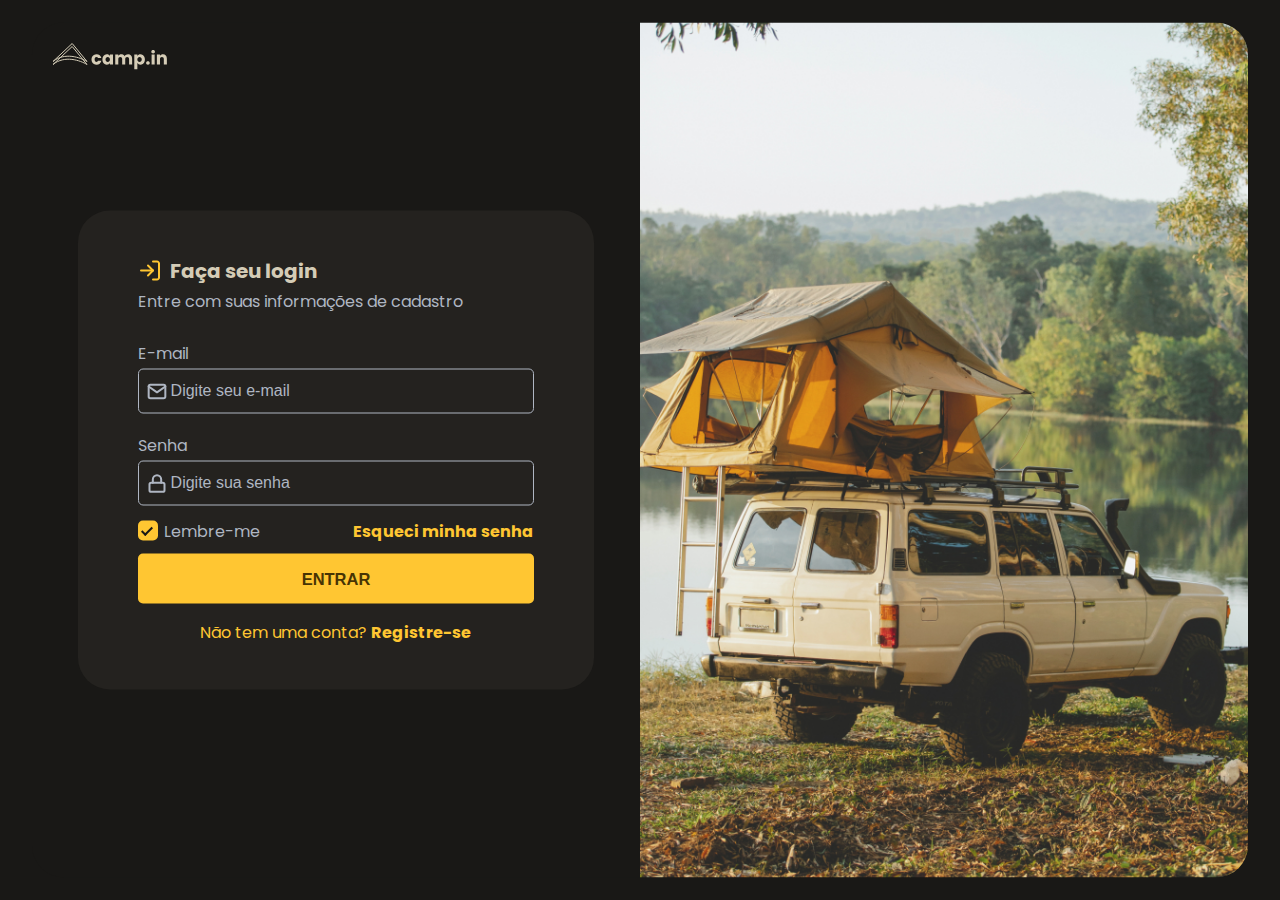
==== login form/index.html @ c834f971 "formulario-udemy || login-form" ====
<!DOCTYPE html>
<html lang="en">
<head>
    <meta charset="UTF-8">
    <meta http-equiv="X-UA-Compatible" content="IE=edge">
    <meta name="viewport" content="width=device-width, initial-scale=1.0">
    <link rel="stylesheet" href="style.css">
    <link rel="stylesheet" href="media.css">
    <title>Login Form</title>
</head>
<body>
    <div class="container-main">
        <aside class="left-container">
            
            <img src="img/logo.svg" alt="img-logo" class="img-logo">
            
            <div class="container-form">

                <div class="container-title-form">
                    <img src="img/icons/log-in.svg" alt="">
                    <h2>Faça seu login</h2>
                </div>

                <div class="container-p">
                    <p>Entre com suas informações de cadastro</p>
                </div>

                <form>
                    <div class="for-email">
                        <input type="email" name="email" id="email" placeholder="Digite seu e-mail">
                        <label for="email">E-mail</label>
                    </div>

                    <div class="for-password">
                        <input type="password" name="password" id="password" placeholder="Digite sua senha">
                        <label for="password">Senha</label>
                    </div>

                    <div class="options-password">
                        <label class="opt-remember">
                            <input type="checkbox" checked="checked">
                            <span class="checkmark"></span>
                        Lembre-me
                        </label>
                        <div class="opt-forget-password">
                            <a href="#">Esqueci minha senha</a>
                        </div>
                    </div>

                    <div class="btn">
                        <button type="submit">ENTRAR</button>
                    </div>

                    <div class="register">
                        <p>Não tem uma conta? <a href="#">Registre-se</a></p>
                    </div>
                </form>


            </div>
        </aside>

        <aside class="right-container">
            <img src="img/side-image-2x.jpg" alt="image-form" class="img-form">
        </aside>
    </div>
</body>
</html>
---- login form/style.css ----
@import url('https://fonts.googleapis.com/css2?family=Merriweather+Sans:wght@400;500;700&family=Poppins:wght@400;500;600&family=Roboto:wght@300;400&display=swap');

:root {
    --text-base: #afb6c2;
    --text-title: #d4ccb6;
    --background: #191816;
    --form-background: #24221f;
    --primary-color: #ffc632;
}

* {
    margin: 0;
    padding: 0;
    box-sizing: border-box;
}

body {
    font-family: 'Poppins';
    background-color: var(--background);
}

.container-main {
    background-color: var(--background);
    width: 95%;
    height: 95%;
    display: flex;
    justify-content: space-between;
    flex-direction: row;
    position: absolute;
    top: 50%;
    left: 50%;
    transform: translate(-50%, -50%);
    border-radius: 2rem;
    overflow: hidden;
}

.left-container {
    width: 50%;
    display: flex;
    justify-content: center;
    align-items: center;
    flex-direction: column;
    position: relative;
}

.left-container .img-logo {
    position: absolute;
    left: 0;
    top: 0;
    padding: 20px;
}

.container-form {
    display: inline;
    flex-direction: column;
    position: absolute;
    background-color: var(--form-background);
    width: 85%;
    padding: 45px 60px;
    border-radius: 2rem;
}

.container-title-form {
    display: flex;
}

.container-title-form h2 {
    font-size: 1.25rem;
    color: var(--text-title);
}

.container-title-form img {
    margin-right: 0.5rem;
}

label,
p {
    color: var(--text-base);
}

.container-p p {
    margin-top: 0.2rem;
    margin-bottom: 1.7rem;
}

.for-email,
.for-password {
    display: flex;
    flex-direction: column-reverse;
}

.for-email {
    margin-bottom: 1.2rem;
}


.for-email input,
.for-password input {
    height: 45px;
    background-color: var(--form-background);
    border-style: none;
    border: 1px solid var(--text-base);
    padding-left: 2rem;
    border-radius: 5px;
    margin-top: 3px;
}

.for-email input {
    background-image: url("img/icons/mail.svg");
    background-repeat: no-repeat;
    background-position: left;
    background-position-x: 0.5rem;
}
.for-password input {
    background-image: url("img/icons/lock.svg");
    background-repeat: no-repeat;
    background-position: left;
    background-position-x: 0.5rem;
}

::-webkit-input-placeholder { /* Chrome/Opera/Safari */
    font-size: 1rem;
    color: var(--text-base);
}
::-moz-placeholder { /* Firefox 19+ */
    font-size: 1.1rem;
    color: var(--text-base);
}
:-ms-input-placeholder { /* IE 10+ */
    font-size: 1rem;
    color: var(--text-base);
}
:-moz-placeholder { /* Firefox 18- */
    font-size: 1rem;
    color: var(--text-base);
}

.options-password {
    display: flex;
    justify-content: space-between;
    margin-top: 0.8rem;
}

.opt-remember {
    display: flex;
    position: relative;
    cursor: pointer;
    padding-left: 26px;
    padding-bottom: 10px;
}

.opt-remember input {
    position: absolute;
    opacity: 0;
    cursor: pointer;
    height: 0;
    width: 0;
}

.checkmark {
    position: absolute;
    top: 0;
    left: 0;
    height: 20px;
    width: 20px;
    border: 1px solid var(--text-base);
    margin-top: 2px;
    border-radius: 5px;
    background-color: var(--form-background);
}

.opt-remember input:checked ~ .checkmark {
    background-color: var(--primary-color);
    border: none;
}

.checkmark:after {
    content: "";
    position: absolute;
    display: none;
}
  
/* Show the checkmark when checked */
.opt-remember input:checked ~ .checkmark:after {
    display: block;
}
  
/* Style the checkmark/indicator */
.opt-remember .checkmark:after {
    left: 6px;
    top: 4px;
    width: 4px;
    height: 9px;
    border: solid var(--background);
    border-width: 0 2px 2px 0;
    -webkit-transform: rotate(45deg);
    -ms-transform: rotate(45deg);
    transform: rotate(45deg);
}

a {
    color: var(--primary-color);
    font-weight: bold;
    text-decoration: none;
}

.btn button {
    width: 100%;
    height: 50px;
    background-color: var(--primary-color);
    font-size: 1.03rem;
    font-weight: bold;
    color: #473404;
    border-style: none;
    border-radius: 5px;
}

.register {
    display: flex;
    margin-top: 1rem;
    justify-content: center;
}

.register p {
    color: var(--primary-color);
}

.right-container {
    width: 50%;
}

.right-container .img-form {
    width: 100%;
    height: 100%;
    object-fit: cover;
}
---- login form/media.css ----
@media screen and (max-width: 1000px) {
    .right-container {
        display: none;
    }
    
    
    .left-container {
        width: 100%;
    }
}
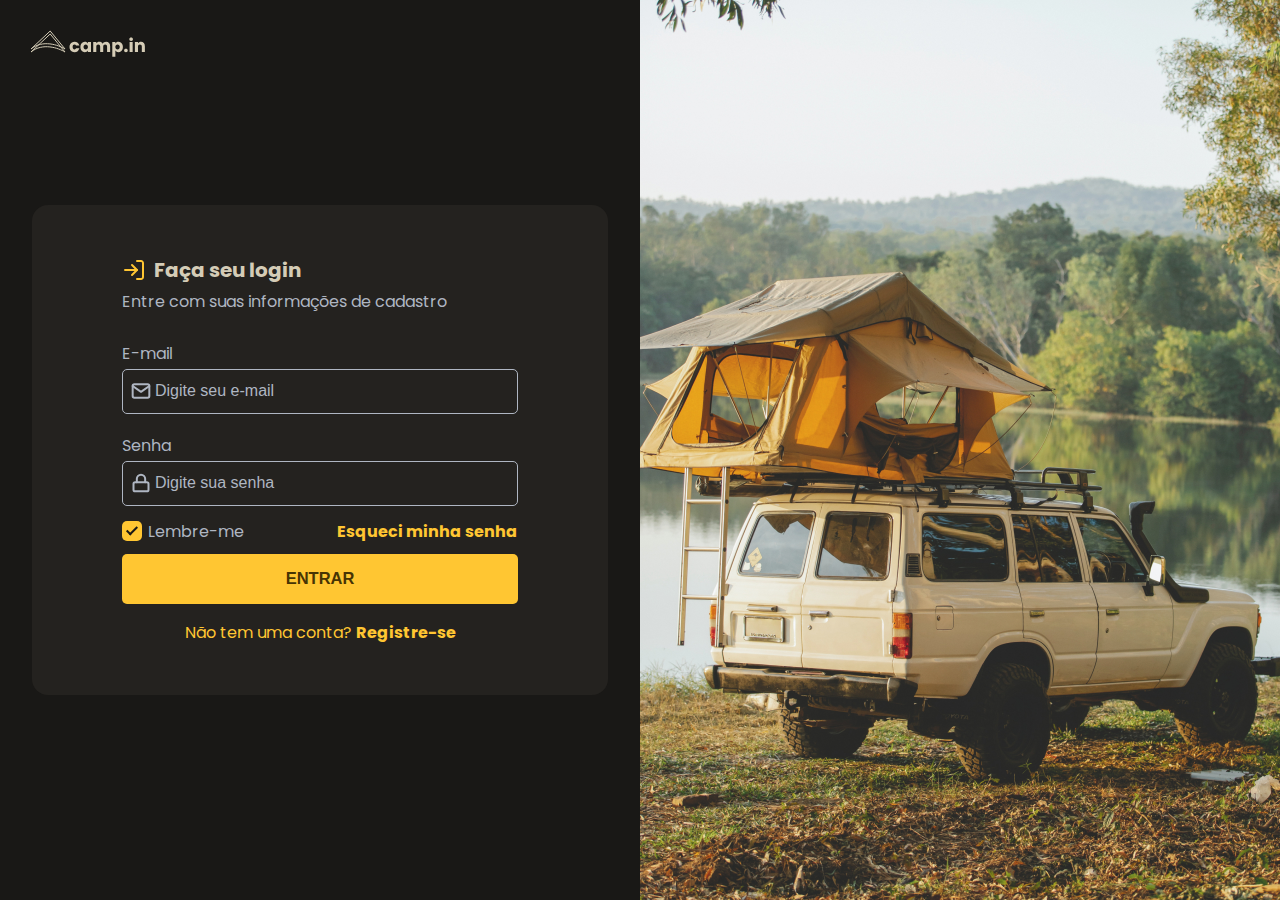
==== commit 9ca0710d: "ajuste responsivo" ====
--- a/login form/index.html
+++ b/login form/index.html
@@ -12,7 +12,9 @@
     <div class="container-main">
         <aside class="left-container">
             
-            <img src="img/logo.svg" alt="img-logo" class="img-logo">
+            <div class="container-img-logo">
+                <img src="img/logo.svg" alt="img-logo" class="img-logo">
+            </div>
             
             <div class="container-form">
 
--- a/login form/style.css
+++ b/login form/style.css
@@ -21,8 +21,8 @@
 
 .container-main {
     background-color: var(--background);
-    width: 95%;
-    height: 95%;
+    width: 100vw;
+    height: 100vh;
     display: flex;
     justify-content: space-between;
     flex-direction: row;
@@ -30,7 +30,6 @@
     top: 50%;
     left: 50%;
     transform: translate(-50%, -50%);
-    border-radius: 2rem;
     overflow: hidden;
 }
 
@@ -43,21 +42,21 @@
     position: relative;
 }
 
-.left-container .img-logo {
+.container-img-logo {
     position: absolute;
     left: 0;
     top: 0;
-    padding: 20px;
-}
+    padding: 30px;
+}
+
 
 .container-form {
     display: inline;
     flex-direction: column;
-    position: absolute;
     background-color: var(--form-background);
-    width: 85%;
-    padding: 45px 60px;
-    border-radius: 2rem;
+    width: 75%;
+    padding: 50px 90px;
+    border-radius: 1rem;
 }
 
 .container-title-form {
@@ -187,8 +186,8 @@
   
 /* Style the checkmark/indicator */
 .opt-remember .checkmark:after {
-    left: 6px;
-    top: 4px;
+    left: 6.5px;
+    top: 3px;
     width: 4px;
     height: 9px;
     border: solid var(--background);
--- a/login form/media.css
+++ b/login form/media.css
@@ -1,3 +1,14 @@
+:root {
+    --background: #191816;
+    --form-background: #24221f;
+}
+
+@media screen and (max-width: 1400px) {
+    .container-form {
+        width: 90%;
+    }
+}
+
 @media screen and (max-width: 1000px) {
     .right-container {
         display: none;
@@ -6,5 +17,28 @@
     
     .left-container {
         width: 100%;
+        height: 100%;
     }
 }
+
+@media screen and (max-width: 570px) {
+
+    .left-container {
+        justify-content: normal;
+        align-items: normal;
+        position: inherit;
+        padding: 40px 0;
+    }
+
+    .container-img-logo {
+        padding: 10px 40px;
+        position:initial;
+    }
+    
+
+    .container-form {
+        width: 100%;
+        padding: 20px 40px;
+        background-color: var(--background);
+    }
+}
